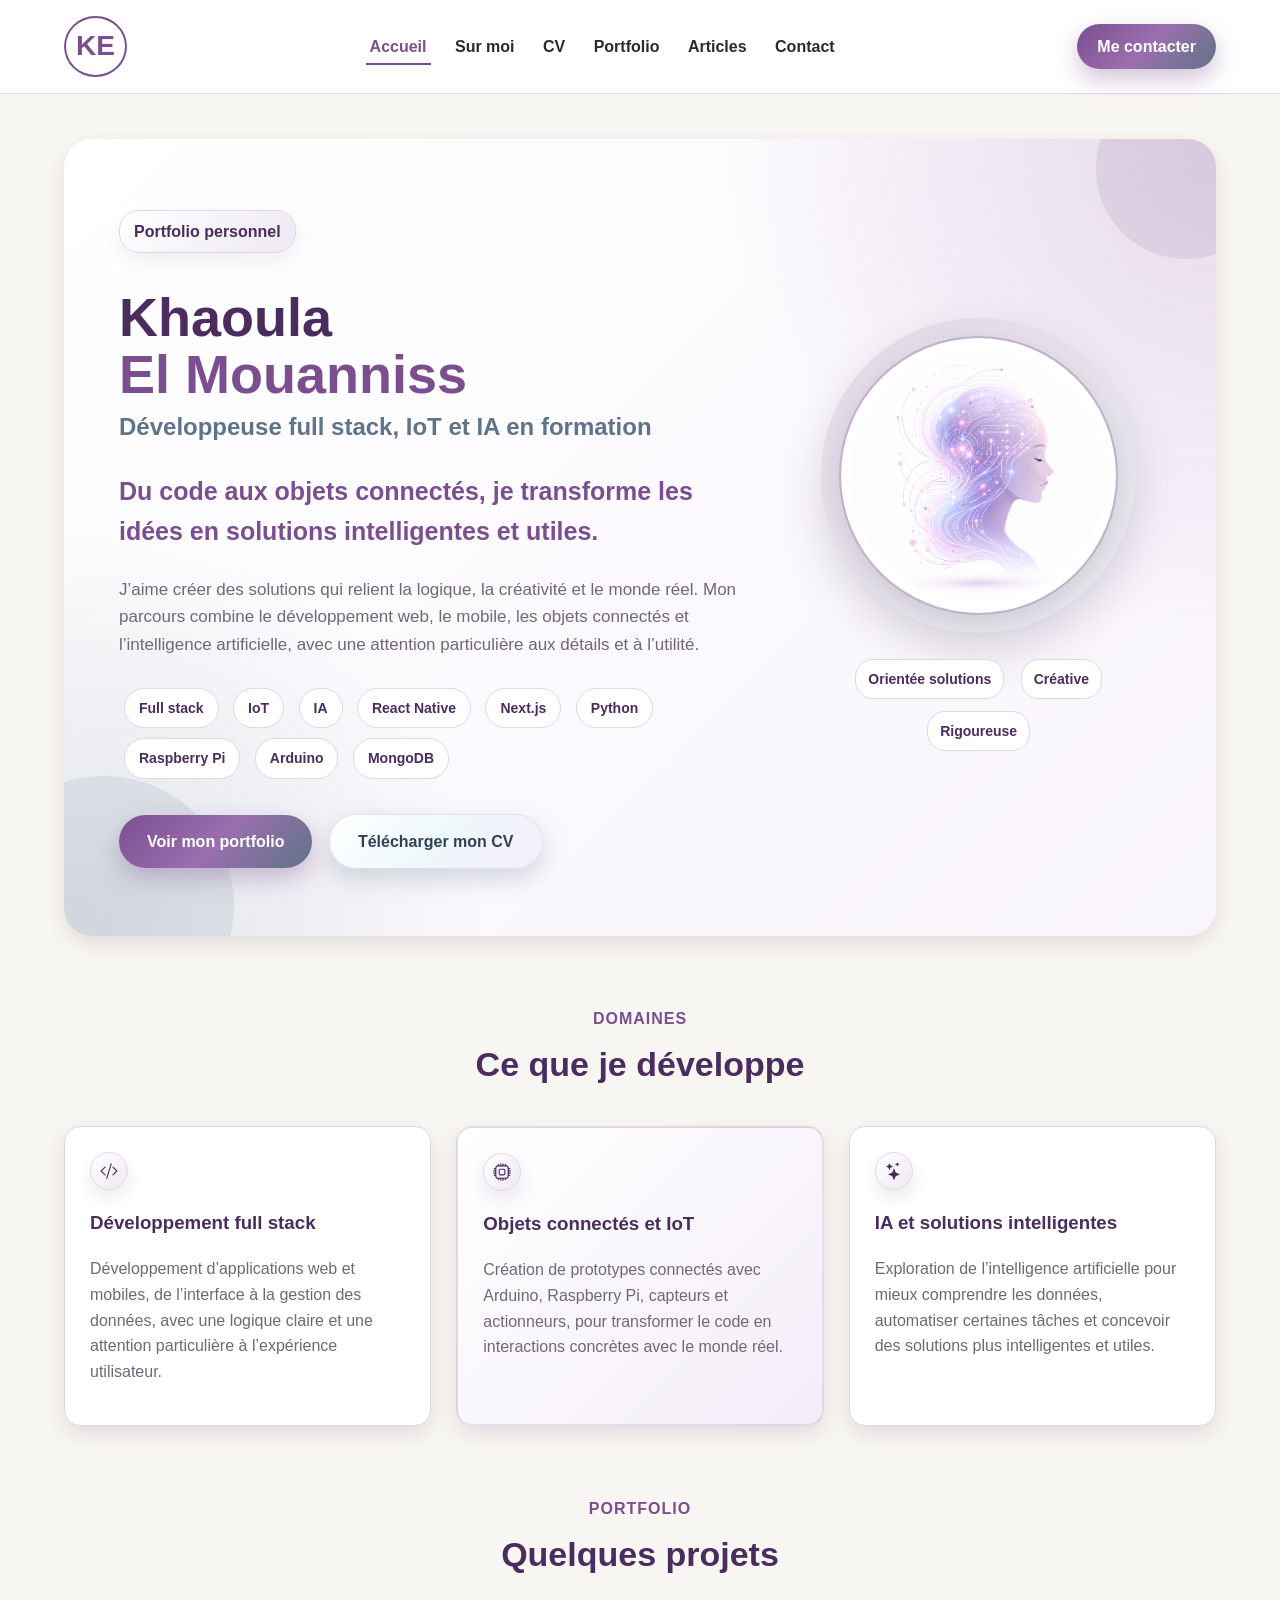
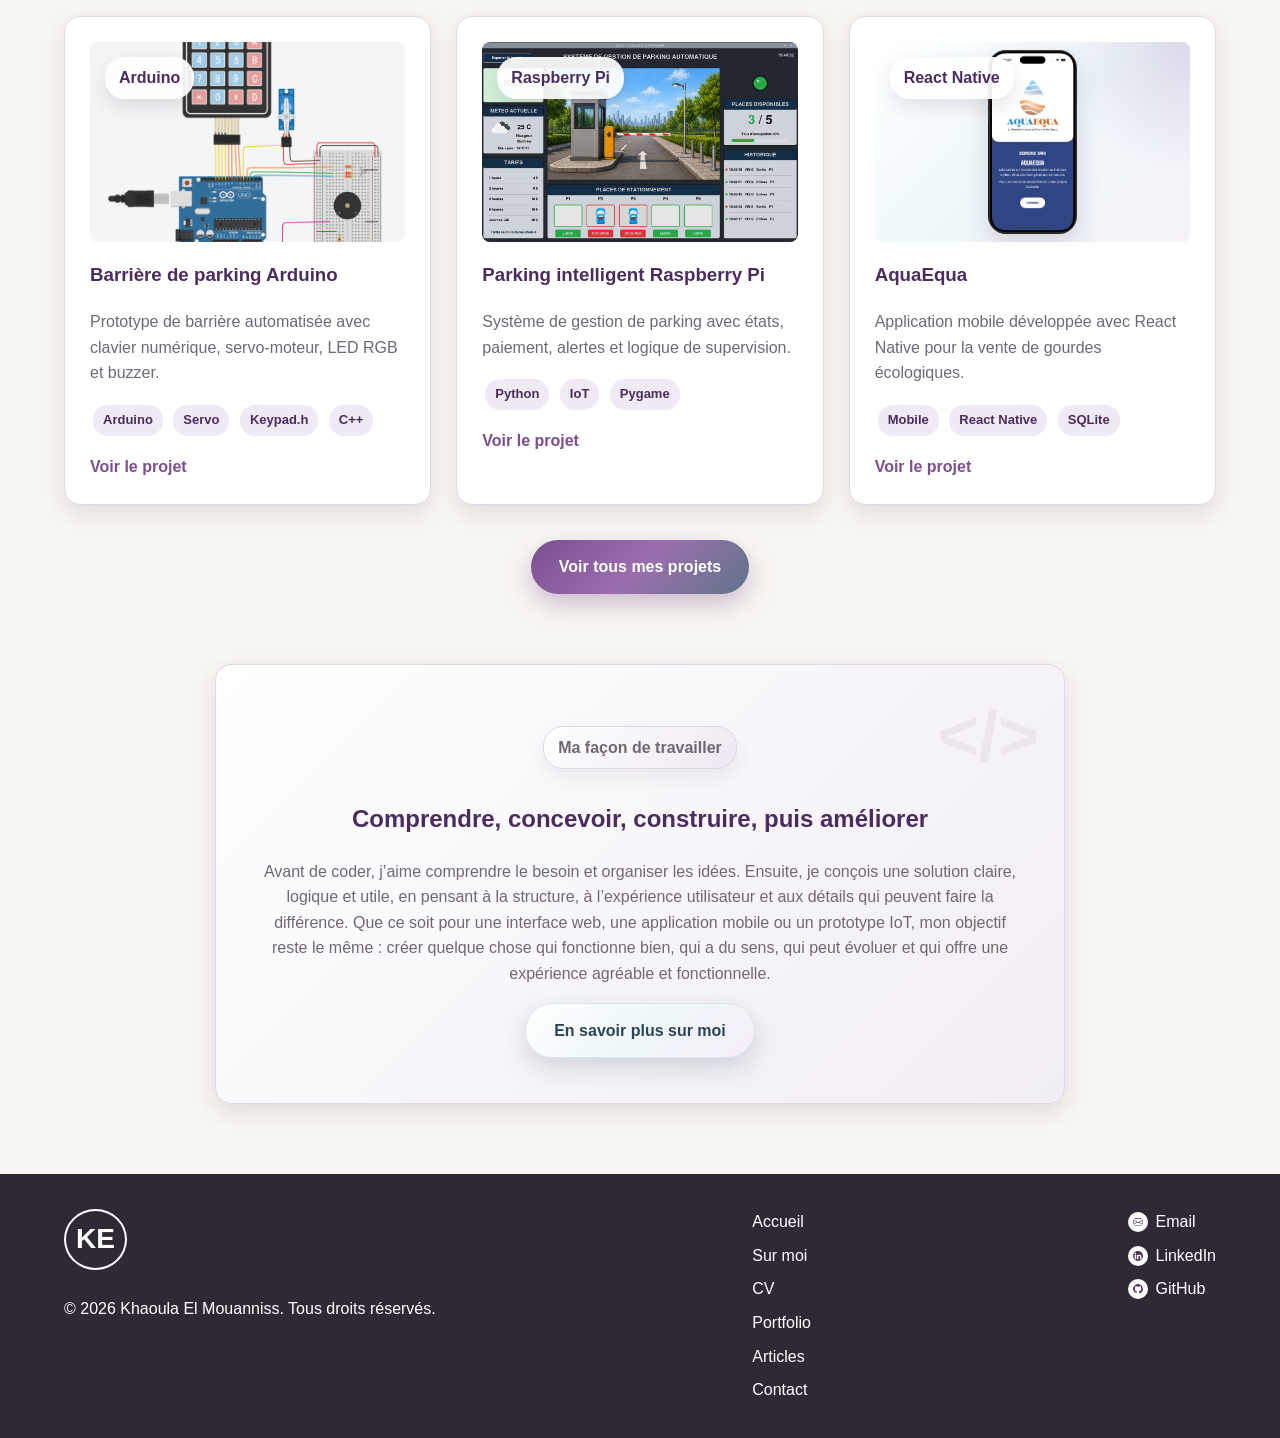
==== index.html @ fd952b24 "premier dépot du projet existant localement" ====
<!DOCTYPE html>
<html lang="fr">
    <head>
        <meta charset="UTF-8">
        <meta name="viewport" content="width=device-width, initial-scale=1.0">
        <title>Accueil | Portfolio de Khaoula El Mouanniss</title>

        <meta name="description"
            content="Portfolio personnel de Khaoula El Mouanniss, développeuse full stack, IoT et IA en formation. Découvrez son profil, ses compétences et ses projets web, mobiles et connectés.">
        <meta name="keywords"
            content="portfolio, Khaoula El Mouanniss, développeuse full stack, IoT, IA, React Native, Python, Arduino, Raspberry Pi, HTML, CSS">
        <meta name="author" content="Khaoula El Mouanniss">

        <link rel="icon" href="images/favicon.ico">
        <link rel="stylesheet" href="css/styles.css">
        <link rel="stylesheet" href="css/home.css">
    </head>

    <body>
        <header>
            <div class="header-container">
                <a href="index.html" class="logo">KE</a>

                <nav>
                    <ul>
                        <li><a href="index.html" class="active">Accueil</a></li>
                        <li><a href="about.html">Sur moi</a></li>
                        <li><a href="cv.html">CV</a></li>
                        <li><a href="portfolio.html">Portfolio</a></li>
                        <li><a href="articles.html">Articles</a></li>
                        <li><a href="contact.html">Contact</a></li>
                    </ul>
                </nav>

                <a href="contact.html" class="btn btn-small btn-primary">Me
                    contacter</a>
            </div>
        </header>

        <main>
            <section class="hero">
                <div class="hero-text">
                    <p class="intro-label">Portfolio personnel</p>

                    <h1>
                        Khaoula <span>El Mouanniss</span>
                    </h1>

                    <h2>Développeuse full stack, IoT et IA en formation</h2>

                    <p class="slogan">
                        Du code aux objets connectés, je transforme les idées en
                        solutions intelligentes et utiles.
                    </p>

                    <p class="hero-description">
                        J’aime créer des solutions qui relient la logique, la
                        créativité et le monde réel.
                        Mon parcours combine le développement web, le mobile,
                        les objets connectés et l’intelligence
                        artificielle, avec une attention particulière aux
                        détails et à l’utilité.
                    </p>

                    <div class="hero-keywords">
                        <span>Full stack</span>
                        <span>IoT</span>
                        <span>IA</span>
                        <span>React Native</span>
                        <span>Next.js</span>
                        <span>Python</span>
                        <span>Raspberry Pi</span>
                        <span>Arduino</span>
                        <span>MongoDB</span>
                    </div>

                    <div class="hero-buttons">
                        <a href="portfolio.html" class="btn btn-primary">Voir
                            mon portfolio</a>
                        <a href="documents/cv-khaoula.pdf" target="_blank"
                            class="btn btn-secondary">Télécharger mon CV</a>
                    </div>
                </div>

                <div class="hero-photo">
                    <div class="tech-circle">
                        <div class="photo-frame">
                            <img src="images/profile.png"
                                alt="Illustration technologique représentant Khaoula El Mouanniss">
                        </div>
                    </div>

                    <div class="qualities">
                        <span>Orientée solutions</span>
                        <span>Créative</span>
                        <span>Rigoureuse</span>

                    </div>
                </div>
            </section>

            <section class="what-i-do">
                <div class="section-title">
                    <p>Domaines</p>
                    <h2>Ce que je développe</h2>
                </div>

                <div class="cards">
                    <article class="card">
                            <img class="card-icon" src="images/icons/code-slash.svg" alt="">

                        <h3>Développement full stack</h3>
                        <p>
                            <p>
                                Développement d’applications web et mobiles, de
                                l’interface à la gestion des données,
                                avec une logique claire et une attention
                                particulière à l’expérience utilisateur.
                            </p>
                        </p>
                    </article>

                    <article class="card card-highlight">
                            <img class="card-icon" src="images/icons/cpu.svg" alt="">
                        <h3>Objets connectés et IoT</h3>
                        <p>
                            <p>
                                Création de prototypes connectés avec Arduino,
                                Raspberry Pi, capteurs et actionneurs,
                                pour transformer le code en interactions
                                concrètes avec le monde réel.
                            </p>
                        </p>
                    </article>

                    <article class="card">
                         <img class="card-icon" src="images/icons/stars.svg" alt="">
                           

                        <h3>IA et solutions intelligentes</h3>
                        <p>
                            Exploration de l’intelligence artificielle pour
                            mieux comprendre les données,
                            automatiser certaines tâches et concevoir des
                            solutions plus intelligentes et utiles.
                        </p>
                    </article>
                </div>
            </section>

            <section class="featured-projects">
                <div class="section-title">
                    <p>Portfolio</p>
                    <h2>Quelques projets</h2>
                </div>

                <div class="project-grid">
                    <article class="project-card">
                        <div class="project-image">
                            <img src="images/projects/arduino-parking.png"
                                alt="Prototype de barrière de parking Arduino">
                            <span>Arduino</span>
                        </div>
                        <h3>Barrière de parking Arduino</h3>
                        <p>
                            Prototype de barrière automatisée avec clavier
                            numérique, servo-moteur,
                            LED RGB et buzzer.
                        </p>
                        <div class="project-tags">
                            <span>Arduino</span>
                            <span>Servo</span>
                            <span>Keypad.h</span>
                            <span>C++</span>
                        </div>
                        <a href="portfolio.html">Voir le projet</a>
                    </article>

                    <article class="project-card">
                        <div class="project-image">
                            <img src="images/projects/raspberry-parking.png"
                                alt="Interface ou prototype de parking intelligent Raspberry Pi">
                            <span>Raspberry Pi</span>
                        </div>

                        <h3>Parking intelligent Raspberry Pi</h3>
                        <p>
                            Système de gestion de parking avec états, paiement,
                            alertes
                            et logique de supervision.
                        </p>
                        <div class="project-tags">
                            <span>Python</span>
                            <span>IoT</span>
                            <span>Pygame</span>
                        </div>
                        <a href="portfolio.html">Voir le projet</a>
                    </article>

                    <article class="project-card">
                        <div class="project-image mobile-preview">
                            <img src="images/projects/mobile-aquaequa.png"
                                alt="Interface ou prototype de l'application mobile AquaEqua">
                            <span>React Native</span>
                        </div>
                        <h3>AquaEqua</h3>
                        <p>
                            Application mobile développée avec React Native pour
                            la vente de gourdes
                            écologiques.
                        </p>
                        <div class="project-tags">
                            <span>Mobile</span>

                            <span>React Native</span>
                            <span>SQLite</span>
                        </div>
                        <a href="portfolio.html">Voir le projet</a>
                    </article>
                </div>

                <div class="center-button">
                    <a href="portfolio.html" class="btn btn-primary">Voir tous
                        mes projets</a>
                </div>
            </section>
            <section class="short-about">
                <div class="about-box">
                    <p class="intro-label">Ma façon de travailler</p>
                    <h2>Comprendre, concevoir, construire, puis améliorer</h2>
                    <p>
                        Avant de coder, j’aime comprendre le besoin et organiser
                        les idées. Ensuite, je conçois
                        une solution claire, logique et utile, en pensant à la
                        structure, à l’expérience utilisateur
                        et aux détails qui peuvent faire la différence. Que ce
                        soit pour une interface web,
                        une application mobile ou un prototype IoT, mon objectif
                        reste le même : créer quelque chose
                        qui fonctionne bien, qui a du sens, qui peut évoluer et
                        qui offre une expérience agréable
                        et fonctionnelle.
                    </p>
                    <a href="about.html" class="btn btn-secondary">En savoir
                        plus sur moi</a>
                </div>
            </section>
        </main>

        <footer>
            <div class="footer-container">
                <div>
                    <a href="index.html" class="footer-logo">KE</a>
                    <p>© 2026 Khaoula El Mouanniss. Tous droits réservés.</p>
                </div>

                <div class="footer-links">
                    <a href="index.html">Accueil</a>
                    <a href="about.html">Sur moi</a>
                    <a href="cv.html">CV</a>
                    <a href="portfolio.html">Portfolio</a>
                    <a href="articles.html">Articles</a>
                    <a href="contact.html">Contact</a>
                </div>

                <div class="social-links">
                    <a href="mailto:khaoula.mouanniss@gmail.com">
                        <img src="images/icons/envelope.svg" alt>
                        Email
                    </a>

                    <a href="https://www.linkedin.com/in/mouanniss/"
                        target="_blank">
                        <img src="images/icons/linkedin.svg" alt>
                        LinkedIn
                    </a>

                    <a href="https://github.com/khaoulamouanniss"
                        target="_blank">
                        <img src="images/icons/github.svg" alt>
                        GitHub
                    </a>
                </div>
            </div>
        </footer>
    </body>
</html>
---- css/styles.css ----
:root {
    --color-primary: #7b4f8f;
    --color-primary-dark: #4b2c5e;
    --color-secondary: #5f7488;
    --color-background: #f8f6f2;
    --color-surface: #ffffff;
    --color-soft: #eee8f2;
    --color-text: #2c2830;
    --color-muted: #6f6875;
    --color-border: #ded7e6;

    --shadow-soft: 0 0.5rem 1.25rem rgba(60, 45, 70, 0.12);

    --radius-small: 0.5rem;
    --radius-medium: 1rem;
    --radius-large: 1.75rem;
}

* {
    box-sizing: border-box;
}

body {
    margin: 0;
    font-family: Arial, Helvetica, sans-serif;
    background-color: var(--color-background);
    color: var(--color-text);
    line-height: 1.6;
}

img {
    max-width: 100%;
}

a {
    text-decoration: none;
    color: inherit;
}

header {
    background-color: var(--color-surface);
    border-bottom: 1px solid var(--color-border);
    position: sticky;
    top: 0;
    z-index: 10;
}

.header-container {
    width: 90%;
    max-width: 75rem;
    margin: 0 auto;
    padding: 1rem 0;
    display: flex;
    justify-content: space-between;
    align-items: center;
}

.logo,
.footer-logo {
    font-size: 1.75rem;
    font-weight: bold;
    color: var(--color-primary);
    border: 2px solid var(--color-primary);
    padding: 0.375rem 0.625rem;
    border-radius: 50%;
}

nav ul {
    padding: 0;
    margin: 0;
    list-style-type: none;
}

nav ul li {
    display: inline-block;
    margin: 0 0.5rem;
}

nav ul li a {
    color: var(--color-text);
    font-weight: bold;
    padding: 0.5rem 0.25rem;
}

nav ul li a:hover,
nav ul li a.active {
    color: var(--color-primary);
    border-bottom: 2px solid var(--color-primary);
}

.btn {
    display: inline-block;
    border-radius: 2.5rem;
    padding: 0.875rem 1.75rem;
    font-weight: bold;
    transition: 0.3s;
    border: none;
}

.btn-small {
    padding: 0.625rem 1.25rem;
}

.btn-primary {
    color: white;
    background: linear-gradient(135deg, #7b4f8f, #9b6fae, #5f7488);
    box-shadow: 0 0.625rem 1.5625rem rgba(123, 79, 143, 0.35);
}

.btn-primary:hover {
    transform: translateY(-0.1875rem);
    background: linear-gradient(135deg, #8e5fa3, #b184c3, #6f879c);
    box-shadow: 0 0.9375rem 2.1875rem rgba(123, 79, 143, 0.45);
}

.btn-secondary {
    color: #2f4356;
    background: linear-gradient(135deg, #ffffff, #eef8fb, #f5edf7);
    border: 1px solid #d9e5ea;
    box-shadow: 0 0.625rem 1.5625rem rgba(95, 116, 136, 0.25);
}

.btn-secondary:hover {
    transform: translateY(-0.1875rem);
    background: linear-gradient(135deg, #ffffff, #e3f5fb, #f8eef8);
    box-shadow: 0 0.9375rem 2.1875rem rgba(95, 116, 136, 0.35);
}

.section-title {
    text-align: center;
    margin-bottom: 2.1875rem;
}

.section-title p {
    color: var(--color-primary);
    font-weight: bold;
    text-transform: uppercase;
    letter-spacing: 0.0625rem;
    margin-bottom: 0.3125rem;
}

.section-title h2 {
    margin: 0;
    font-size: 2.125rem;
    color: var(--color-primary-dark);
}

.intro-label {
    display: inline-block;
    background: linear-gradient(135deg, #ffffff, #eee8f2);
    color: var(--color-primary-dark);
    padding: 0.5rem 0.875rem;
    border-radius: 1.25rem;
    font-weight: bold;
    border: 1px solid var(--color-border);
    box-shadow: 0 0.5rem 1.25rem rgba(60, 45, 70, 0.08);
}

footer {
    background-color: #2f2935;
    color: white;
    padding: 2.1875rem 0;
    margin-top: 3.75rem;
}

.footer-container {
    width: 90%;
    max-width: 75rem;
    margin: 0 auto;
    display: flex;
    justify-content: space-between;
    gap: 1.875rem;
}

.footer-logo {
    display: inline-block;
    color: white;
    border-color: white;
    margin-bottom: 0.625rem;
}

.footer-links,
.social-links {
    display: flex;
    flex-direction: column;
    gap: 0.5rem;
}

.footer-links a:hover,
.social-links a:hover {
    color: #d9c6e8;
}

.social-links a {
    display: flex;
    align-items: center;
    gap: 0.5rem;
}

.social-links img {
    width: 1.25rem;
    height: 1.25rem;
    background-color: white;
    padding: 0.3125rem;
    border-radius: 50%;
}

.social-links a:hover img {
    background-color: #d9c6e8;
}
---- css/home.css ----
/* Page accueil */

.hero {
    width: 90%;
    max-width: 75rem;
    margin: 2.8125rem auto;
    padding: 3.4375rem;
    border-radius: var(--radius-large);
    box-shadow: var(--shadow-soft);
    display: flex;
    justify-content: space-between;
    align-items: center;
    gap: 2.8125rem;
    position: relative;
    overflow: hidden;

    background:
        radial-gradient(circle at top right, rgba(123, 79, 143, 0.18), transparent 35%),
        radial-gradient(circle at bottom left, rgba(95, 116, 136, 0.18), transparent 30%),
        linear-gradient(135deg, #ffffff, #f8f4fb);
}

.hero::before {
    content: "";
    position: absolute;
    width: 11.25rem;
    height: 11.25rem;
    right: -3.75rem;
    top: -3.75rem;
    border-radius: 50%;
    background-color: rgba(123, 79, 143, 0.12);
}

.hero::after {
    content: "";
    position: absolute;
    width: 16.25rem;
    height: 16.25rem;
    left: -5.625rem;
    bottom: -6.25rem;
    border-radius: 50%;
    background-color: rgba(95, 116, 136, 0.12);
}

.hero-text,
.hero-photo {
    position: relative;
    z-index: 2;
}

.hero-text {
    width: 60%;
}


.hero h1 {
    font-size: 3.375rem;
    line-height: 1.05;
    margin: 1.25rem 0 0.3125rem;
    color: var(--color-primary-dark);
}

.hero h1 span {
    display: block;
    color: var(--color-primary);
}

.hero h2 {
    margin: 0 0 1.25rem;
    font-size: 1.5rem;
    color: var(--color-secondary);
}

.slogan {
    font-size: 1.5625rem;
    font-weight: bold;
    color: var(--color-primary);
    margin: 1.5625rem 0;
}

.hero-description {
    font-size: 1.0625rem;
    color: var(--color-muted);
    max-width: 40.625rem;
}

.hero-keywords {
    margin-top: 1.5625rem;
}

.hero-keywords span {
    display: inline-block;
    margin: 0.3125rem;
    padding: 0.5rem 0.875rem;
    border-radius: 1.25rem;
    background-color: white;
    color: var(--color-primary-dark);
    border: 1px solid var(--color-border);
    font-weight: bold;
    font-size: 0.875rem;
}

.hero-buttons {
    margin-top: 1.875rem;
}

.hero-buttons .btn {
    margin-right: 0.75rem;
    margin-bottom: 0.75rem;
}


/* Image hero */

.hero-photo {
    width: 35%;
    text-align: center;
}

.tech-circle {
    width: 19.6875rem;
    height: 19.6875rem;
    margin: 0 auto;
    border-radius: 50%;
    padding: 1.125rem;
    background:
        linear-gradient(135deg, rgba(123, 79, 143, 0.22), rgba(95, 116, 136, 0.16)),
        #ffffff;
    box-shadow: 0 1.125rem 2.8125rem rgba(60, 45, 70, 0.18);
}

.photo-frame {
    width: 100%;
    height: 100%;
    border-radius: 50%;
    background-color: white;
    border: 2px solid rgba(123, 79, 143, 0.45);
    padding: 0.625rem;
    box-shadow: var(--shadow-soft);
}

.photo-frame img {
    width: 100%;
    height: 100%;
    object-fit: cover;
    border-radius: 50%;
    background-color: white;
}

.qualities {
    margin-top: 1.25rem;
}

.qualities span {
    display: inline-block;
    margin: 0.375rem;
    padding: 0.5rem 0.75rem;
    background-color: white;
    color: var(--color-primary-dark);
    border: 1px solid var(--color-border);
    border-radius: 1.125rem;
    font-size: 0.875rem;
    font-weight: bold;
}


/* Sections générales */

.what-i-do,
.featured-projects,
.short-about {
    width: 90%;
    max-width: 75rem;
    margin: 4.375rem auto;
}


/* Cartes domaines */

.cards {
    display: flex;
    gap: 1.5625rem;
}

.card {
    width: 33.33%;
    background-color: var(--color-surface);
    border-radius: var(--radius-medium);
    padding: 1.5625rem;
    box-shadow: var(--shadow-soft);
    border: 1px solid var(--color-border);
    position: relative;
    overflow: hidden;
    transition: 0.3s;
}

.card:hover {
    transform: translateY(-0.3125rem);
    box-shadow: 0 1rem 2.1875rem rgba(60, 45, 70, 0.16);
}

.card h3 {
    color: var(--color-primary-dark);
    margin-top: 0;
}

.card p {
    color: var(--color-muted);
}

.card-highlight {
    background: linear-gradient(135deg, #ffffff, #f3edf7);
    border: 2px solid rgba(123, 79, 143, 0.18);
}


/* Projets en vedette */

.project-grid {
    display: flex;
    gap: 1.5625rem;
}

.project-card {
    width: 33.33%;
    background-color: var(--color-surface);
    border-radius: var(--radius-medium);
    padding: 1.5625rem;
    box-shadow: var(--shadow-soft);
    border: 1px solid var(--color-border);
    overflow: hidden;
    transition: 0.3s;
}

.project-card:hover {
    transform: translateY(-0.3125rem);
    box-shadow: 0 1rem 2.1875rem rgba(60, 45, 70, 0.16);
}

.project-card h3 {
    color: var(--color-primary-dark);
    margin-top: 0;
}

.project-card p {
    color: var(--color-muted);
}

.project-image {
    height: 12.5rem;
    border-radius: var(--radius-small);
    position: relative;
    overflow: hidden;
    margin-bottom: 1.125rem;
}

.project-image img {
    width: 100%;
    height: 100%;
    object-fit: cover;
}

.project-image span {
    position: absolute;
    left: 0.9375rem;
    top: 0.9375rem;
    background-color: rgba(255, 255, 255, 0.92);
    color: var(--color-primary-dark);
    padding: 0.5rem 0.875rem;
    border-radius: 1.25rem;
    font-weight: bold;
    box-shadow: 0 0.5rem 1.125rem rgba(60, 45, 70, 0.12);
}

.mobile-preview {
    background:
        radial-gradient(circle at top right, rgba(123, 79, 143, 0.18), transparent 35%),
        linear-gradient(135deg, #ffffff, #eef8fb, #f7f2fa);
    display: flex;
    justify-content: center;
    align-items: center;
}

.mobile-preview img {
    width: auto;
    height: 92%;
    object-fit: contain;
    border-radius: 1.125rem;
    box-shadow: 0 0.625rem 1.5625rem rgba(60, 45, 70, 0.18);
}

.arduino-bg {
    background: linear-gradient(135deg, rgba(123, 79, 143, 0.85), rgba(95, 116, 136, 0.75));
}

.raspberry-bg {
    background: linear-gradient(135deg, rgba(95, 116, 136, 0.85), rgba(123, 79, 143, 0.65));
}

.mobile-bg {
    background: linear-gradient(135deg, rgba(155, 111, 174, 0.75), rgba(220, 229, 234, 0.95));
}

.project-tags {
    margin: 0.9375rem 0;
}

.project-tags span {
    display: inline-block;
    margin: 0.1875rem;
    padding: 0.3125rem 0.625rem;
    border-radius: 0.9375rem;
    background-color: #f0eaf4;
    color: var(--color-primary-dark);
    font-size: 0.8125rem;
    font-weight: bold;
}

.project-card a {
    color: var(--color-primary);
    font-weight: bold;
}

.project-card a:hover {
    text-decoration: underline;
}

.center-button {
    text-align: center;
    margin-top: 2.1875rem;
}


/* Section sur moi */

.about-box {
    max-width: 53.125rem;
    margin: 0 auto;
    text-align: center;
    background: linear-gradient(135deg, #ffffff, #f1edf4);
    border-radius: var(--radius-medium);
    padding: 2.8125rem;
    box-shadow: var(--shadow-soft);
    border: 1px solid var(--color-border);
    position: relative;
    overflow: hidden;
}

.about-box::before {
    content: "</>";
    position: absolute;
    top: 0.9375rem;
    right: 1.5625rem;
    font-size: 4.375rem;
    font-weight: bold;
    color: rgba(123, 79, 143, 0.08);
}

.about-box h2 {
    color: var(--color-primary-dark);
    margin-top: 0.9375rem;
}

.about-box p {
    color: var(--color-muted);
}

.card-icon {
    width: 2.375rem;
    height: 2.375rem;
    padding: 0.5625rem;
    border-radius: 50%;
    background: linear-gradient(135deg, #ffffff, #eee8f2);
    border: 1px solid var(--color-border);
    box-shadow: 0 0.5rem 1.125rem rgba(60, 45, 70, 0.10);
    margin-bottom: 0.625rem;
}
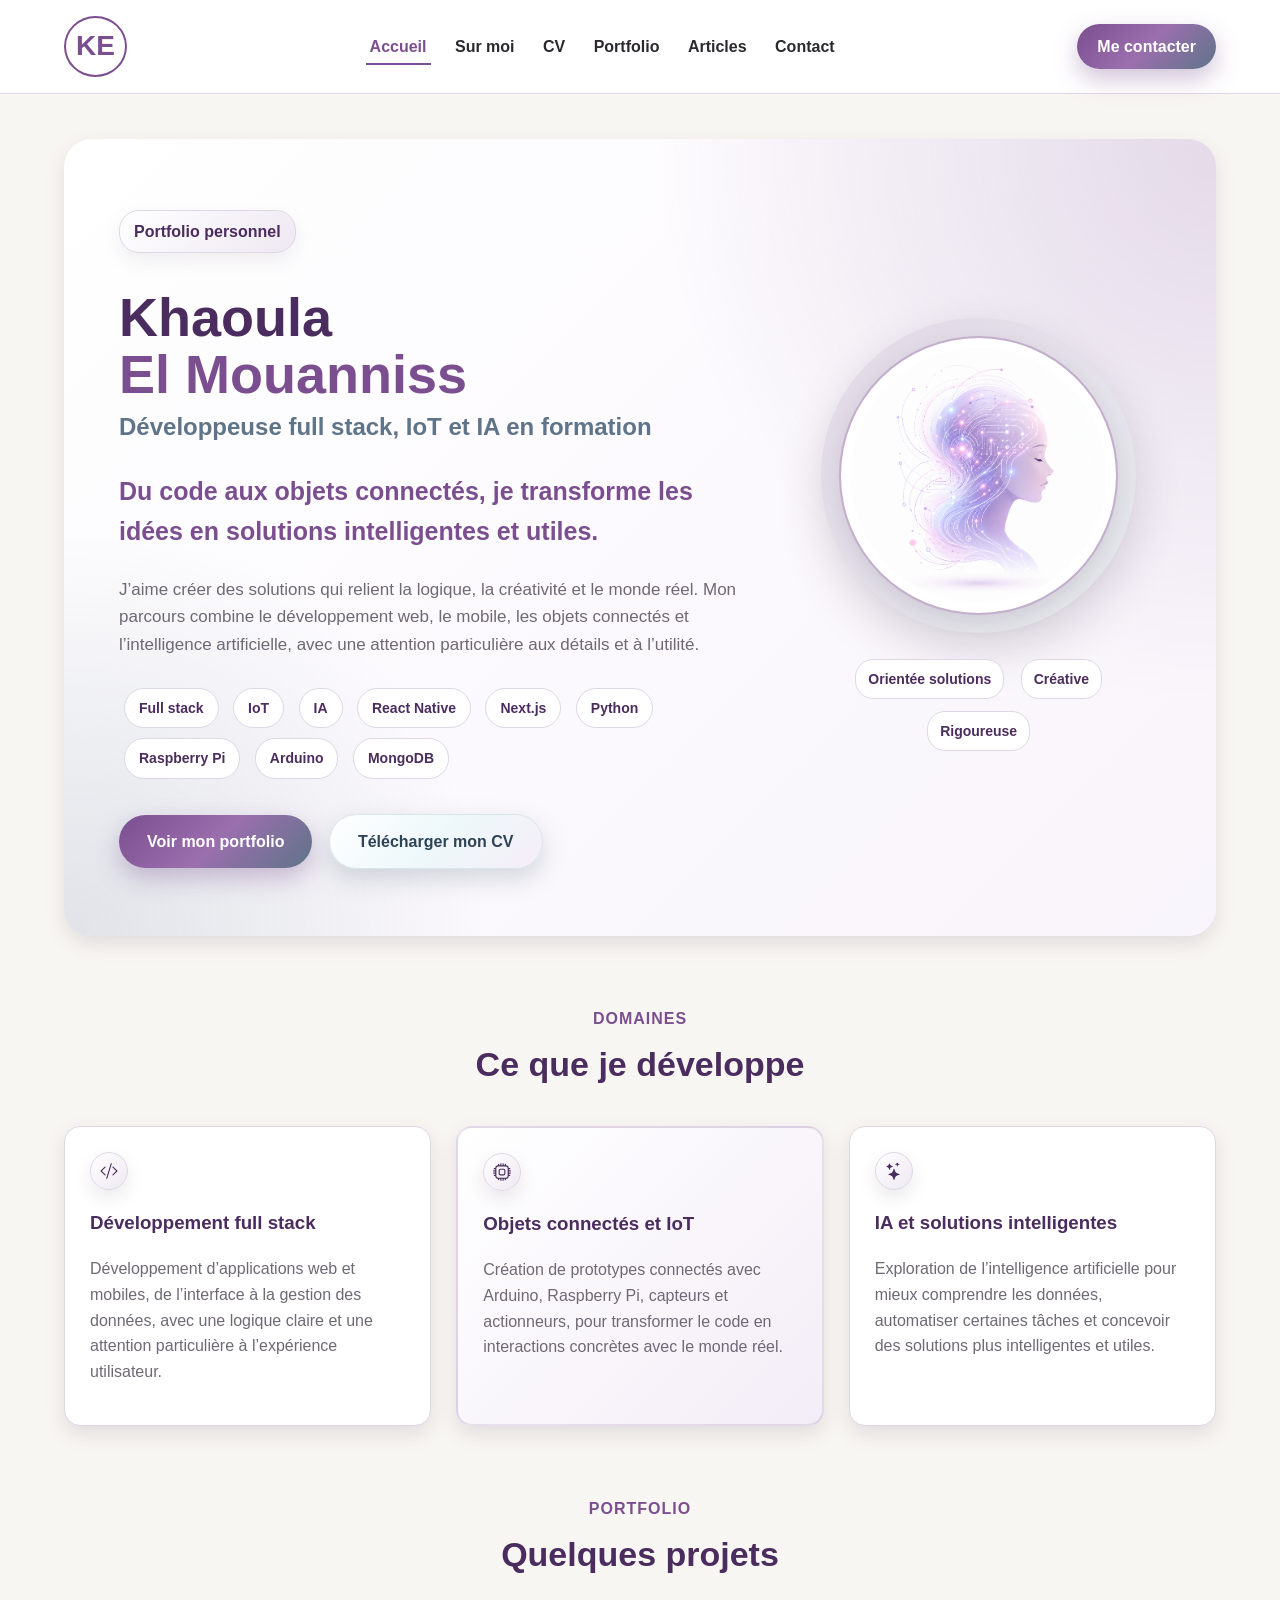
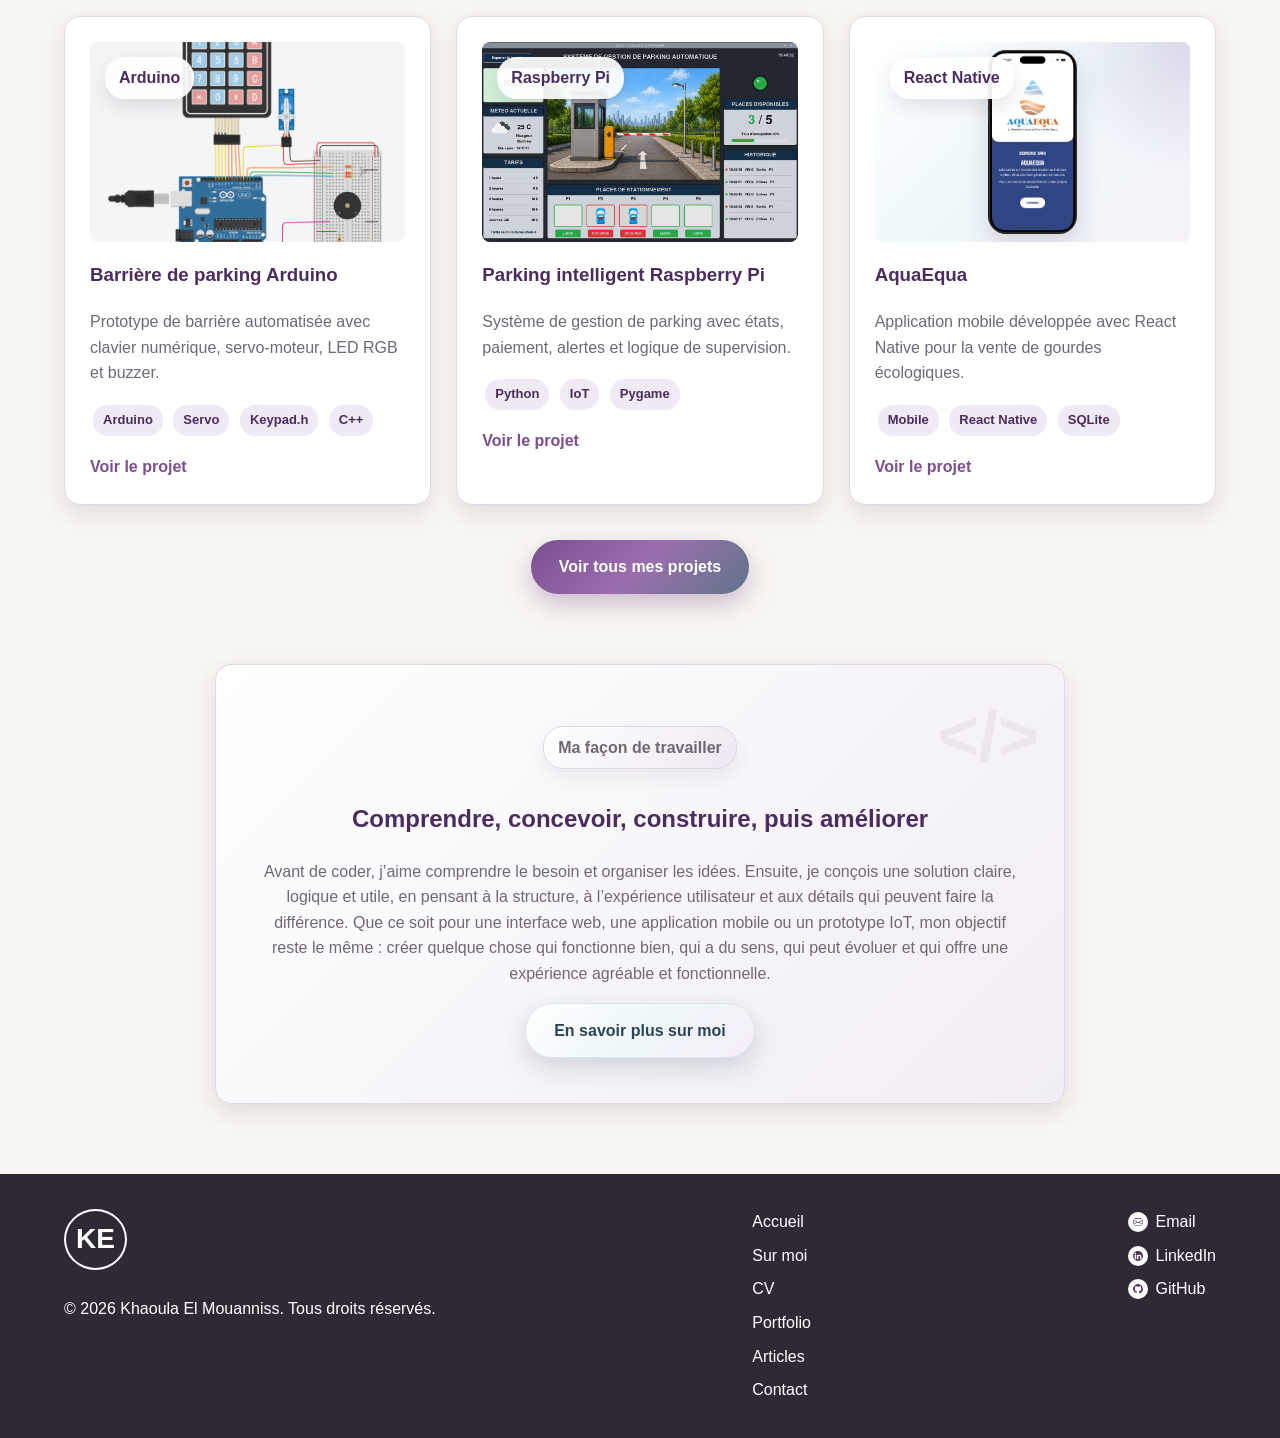
==== commit aa26c803: "add comments" ====
--- a/index.html
+++ b/index.html
@@ -107,35 +107,35 @@
 
                 <div class="cards">
                     <article class="card">
-                            <img class="card-icon" src="images/icons/code-slash.svg" alt="">
+                        <img class="card-icon" src="images/icons/code-slash.svg"
+                            alt="Icon code">
 
                         <h3>Développement full stack</h3>
                         <p>
-                            <p>
-                                Développement d’applications web et mobiles, de
-                                l’interface à la gestion des données,
-                                avec une logique claire et une attention
-                                particulière à l’expérience utilisateur.
-                            </p>
+
+                            Développement d’applications web et mobiles, de
+                            l’interface à la gestion des données,
+                            avec une logique claire et une attention
+                            particulière à l’expérience utilisateur.
+
                         </p>
                     </article>
 
                     <article class="card card-highlight">
-                            <img class="card-icon" src="images/icons/cpu.svg" alt="">
+                        <img class="card-icon" src="images/icons/cpu.svg" alt="Icon cpu">
                         <h3>Objets connectés et IoT</h3>
                         <p>
-                            <p>
+                            
                                 Création de prototypes connectés avec Arduino,
                                 Raspberry Pi, capteurs et actionneurs,
                                 pour transformer le code en interactions
                                 concrètes avec le monde réel.
-                            </p>
+                           
                         </p>
                     </article>
 
                     <article class="card">
-                         <img class="card-icon" src="images/icons/stars.svg" alt="">
-                           
+                        <img class="card-icon" src="images/icons/stars.svg" alt="Icon stars">
 
                         <h3>IA et solutions intelligentes</h3>
                         <p>
@@ -265,19 +265,19 @@
 
                 <div class="social-links">
                     <a href="mailto:khaoula.mouanniss@gmail.com">
-                        <img src="images/icons/envelope.svg" alt>
+                        <img src="images/icons/envelope.svg" alt="Icon email">
                         Email
                     </a>
 
                     <a href="https://www.linkedin.com/in/mouanniss/"
                         target="_blank">
-                        <img src="images/icons/linkedin.svg" alt>
+                        <img src="images/icons/linkedin.svg" alt="Icon linkedin">
                         LinkedIn
                     </a>
 
                     <a href="https://github.com/khaoulamouanniss"
                         target="_blank">
-                        <img src="images/icons/github.svg" alt>
+                        <img src="images/icons/github.svg" alt="Icon github">
                         GitHub
                     </a>
                 </div>
--- a/css/styles.css
+++ b/css/styles.css
@@ -1,3 +1,5 @@
+/* Variables globales */
+
 :root {
     --color-primary: #7b4f8f;
     --color-primary-dark: #4b2c5e;
@@ -16,6 +18,8 @@
     --radius-large: 1.75rem;
 }
 
+/* Styles globaux */
+
 * {
     box-sizing: border-box;
 }
@@ -37,6 +41,8 @@
     color: inherit;
 }
 
+/* En-tête */
+
 header {
     background-color: var(--color-surface);
     border-bottom: 1px solid var(--color-border);
@@ -55,6 +61,7 @@
     align-items: center;
 }
 
+/* Logo */
 .logo,
 .footer-logo {
     font-size: 1.75rem;
@@ -65,6 +72,7 @@
     border-radius: 50%;
 }
 
+/* Menu */
 nav ul {
     padding: 0;
     margin: 0;
@@ -88,6 +96,7 @@
     border-bottom: 2px solid var(--color-primary);
 }
 
+/* Boutons */
 .btn {
     display: inline-block;
     border-radius: 2.5rem;
@@ -126,6 +135,7 @@
     box-shadow: 0 0.9375rem 2.1875rem rgba(95, 116, 136, 0.35);
 }
 
+/* Titre de section */
 .section-title {
     text-align: center;
     margin-bottom: 2.1875rem;
@@ -145,6 +155,7 @@
     color: var(--color-primary-dark);
 }
 
+/* Label de section */
 .intro-label {
     display: inline-block;
     background: linear-gradient(135deg, #ffffff, #eee8f2);
@@ -156,6 +167,7 @@
     box-shadow: 0 0.5rem 1.25rem rgba(60, 45, 70, 0.08);
 }
 
+/* Pied de page */
 footer {
     background-color: #2f2935;
     color: white;
@@ -191,6 +203,7 @@
     color: #d9c6e8;
 }
 
+/* Liens sociaux */
 .social-links a {
     display: flex;
     align-items: center;
--- a/css/home.css
+++ b/css/home.css
@@ -1,5 +1,6 @@
 /* Page accueil */
 
+/* Section principale */
 .hero {
     width: 90%;
     max-width: 75rem;
@@ -11,47 +12,16 @@
     justify-content: space-between;
     align-items: center;
     gap: 2.8125rem;
-    position: relative;
-    overflow: hidden;
 
     background:
-        radial-gradient(circle at top right, rgba(123, 79, 143, 0.18), transparent 35%),
+        radial-gradient(circle at top right, rgba(123, 79, 143, 0.18), transparent 40%),
         radial-gradient(circle at bottom left, rgba(95, 116, 136, 0.18), transparent 30%),
         linear-gradient(135deg, #ffffff, #f8f4fb);
 }
 
-.hero::before {
-    content: "";
-    position: absolute;
-    width: 11.25rem;
-    height: 11.25rem;
-    right: -3.75rem;
-    top: -3.75rem;
-    border-radius: 50%;
-    background-color: rgba(123, 79, 143, 0.12);
-}
-
-.hero::after {
-    content: "";
-    position: absolute;
-    width: 16.25rem;
-    height: 16.25rem;
-    left: -5.625rem;
-    bottom: -6.25rem;
-    border-radius: 50%;
-    background-color: rgba(95, 116, 136, 0.12);
-}
-
-.hero-text,
-.hero-photo {
-    position: relative;
-    z-index: 2;
-}
-
 .hero-text {
     width: 60%;
 }
-
 
 .hero h1 {
     font-size: 3.375rem;
@@ -84,6 +54,7 @@
     max-width: 40.625rem;
 }
 
+/* Mots-clés du profil */
 .hero-keywords {
     margin-top: 1.5625rem;
 }
@@ -100,6 +71,7 @@
     font-size: 0.875rem;
 }
 
+/* Boutons */
 .hero-buttons {
     margin-top: 1.875rem;
 }
@@ -108,7 +80,6 @@
     margin-right: 0.75rem;
     margin-bottom: 0.75rem;
 }
-
 
 /* Image hero */
 
@@ -147,6 +118,7 @@
     background-color: white;
 }
 
+/* qualités sous la photo */
 .qualities {
     margin-top: 1.25rem;
 }
@@ -162,7 +134,6 @@
     font-size: 0.875rem;
     font-weight: bold;
 }
-
 
 /* Sections générales */
 
@@ -174,7 +145,6 @@
     margin: 4.375rem auto;
 }
 
-
 /* Cartes domaines */
 
 .cards {
@@ -213,6 +183,16 @@
     border: 2px solid rgba(123, 79, 143, 0.18);
 }
 
+.card-icon {
+    width: 2.375rem;
+    height: 2.375rem;
+    padding: 0.5625rem;
+    border-radius: 50%;
+    background: linear-gradient(135deg, #ffffff, #eee8f2);
+    border: 1px solid var(--color-border);
+    box-shadow: 0 0.5rem 1.125rem rgba(60, 45, 70, 0.10);
+    margin-bottom: 0.625rem;
+}
 
 /* Projets en vedette */
 
@@ -246,6 +226,7 @@
     color: var(--color-muted);
 }
 
+/* Images des projets */
 .project-image {
     height: 12.5rem;
     border-radius: var(--radius-small);
@@ -260,6 +241,7 @@
     object-fit: cover;
 }
 
+/* Tag des projets */
 .project-image span {
     position: absolute;
     left: 0.9375rem;
@@ -272,6 +254,7 @@
     box-shadow: 0 0.5rem 1.125rem rgba(60, 45, 70, 0.12);
 }
 
+/* Prévisualisation mobile */
 .mobile-preview {
     background:
         radial-gradient(circle at top right, rgba(123, 79, 143, 0.18), transparent 35%),
@@ -289,18 +272,7 @@
     box-shadow: 0 0.625rem 1.5625rem rgba(60, 45, 70, 0.18);
 }
 
-.arduino-bg {
-    background: linear-gradient(135deg, rgba(123, 79, 143, 0.85), rgba(95, 116, 136, 0.75));
-}
-
-.raspberry-bg {
-    background: linear-gradient(135deg, rgba(95, 116, 136, 0.85), rgba(123, 79, 143, 0.65));
-}
-
-.mobile-bg {
-    background: linear-gradient(135deg, rgba(155, 111, 174, 0.75), rgba(220, 229, 234, 0.95));
-}
-
+/* Tag des projets */
 .project-tags {
     margin: 0.9375rem 0;
 }
@@ -330,8 +302,7 @@
     margin-top: 2.1875rem;
 }
 
-
-/* Section sur moi */
+/* Section courte sur moi */
 
 .about-box {
     max-width: 53.125rem;
@@ -363,15 +334,4 @@
 
 .about-box p {
     color: var(--color-muted);
-}
-
-.card-icon {
-    width: 2.375rem;
-    height: 2.375rem;
-    padding: 0.5625rem;
-    border-radius: 50%;
-    background: linear-gradient(135deg, #ffffff, #eee8f2);
-    border: 1px solid var(--color-border);
-    box-shadow: 0 0.5rem 1.125rem rgba(60, 45, 70, 0.10);
-    margin-bottom: 0.625rem;
 }
